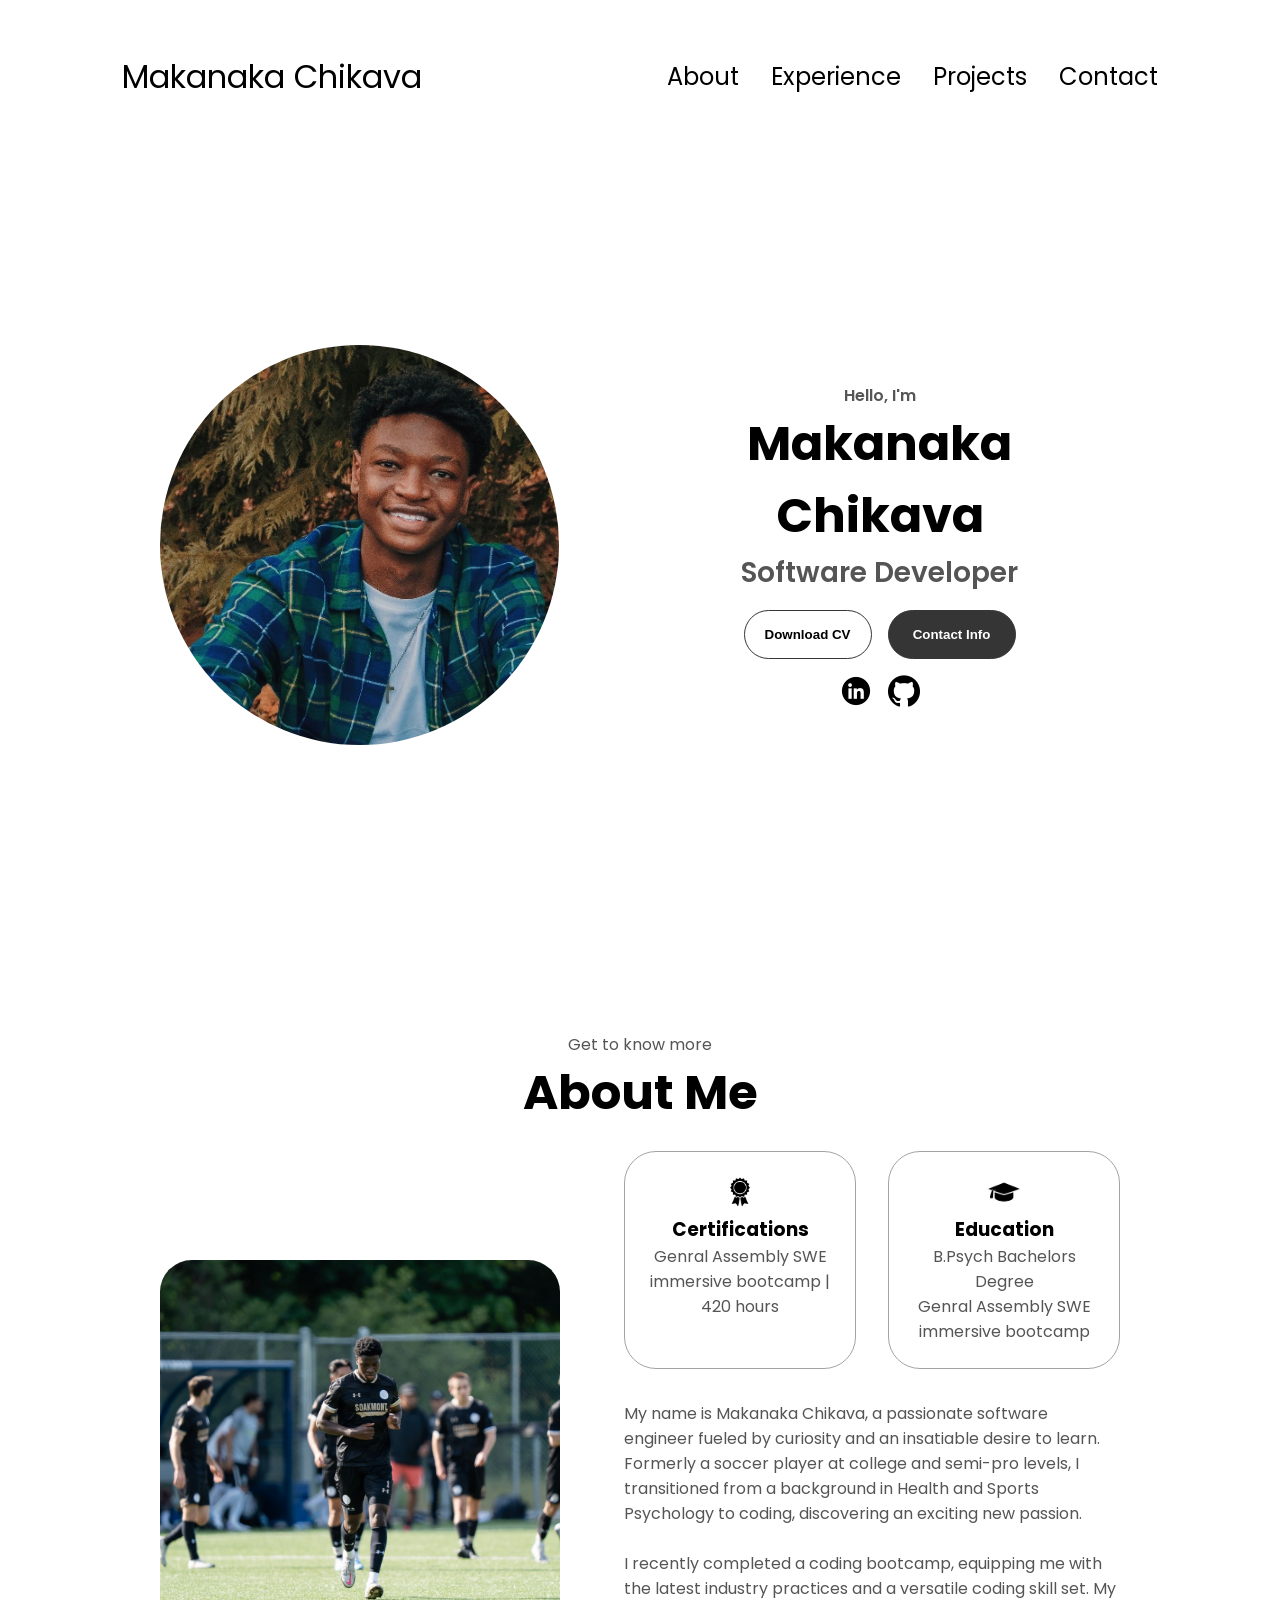
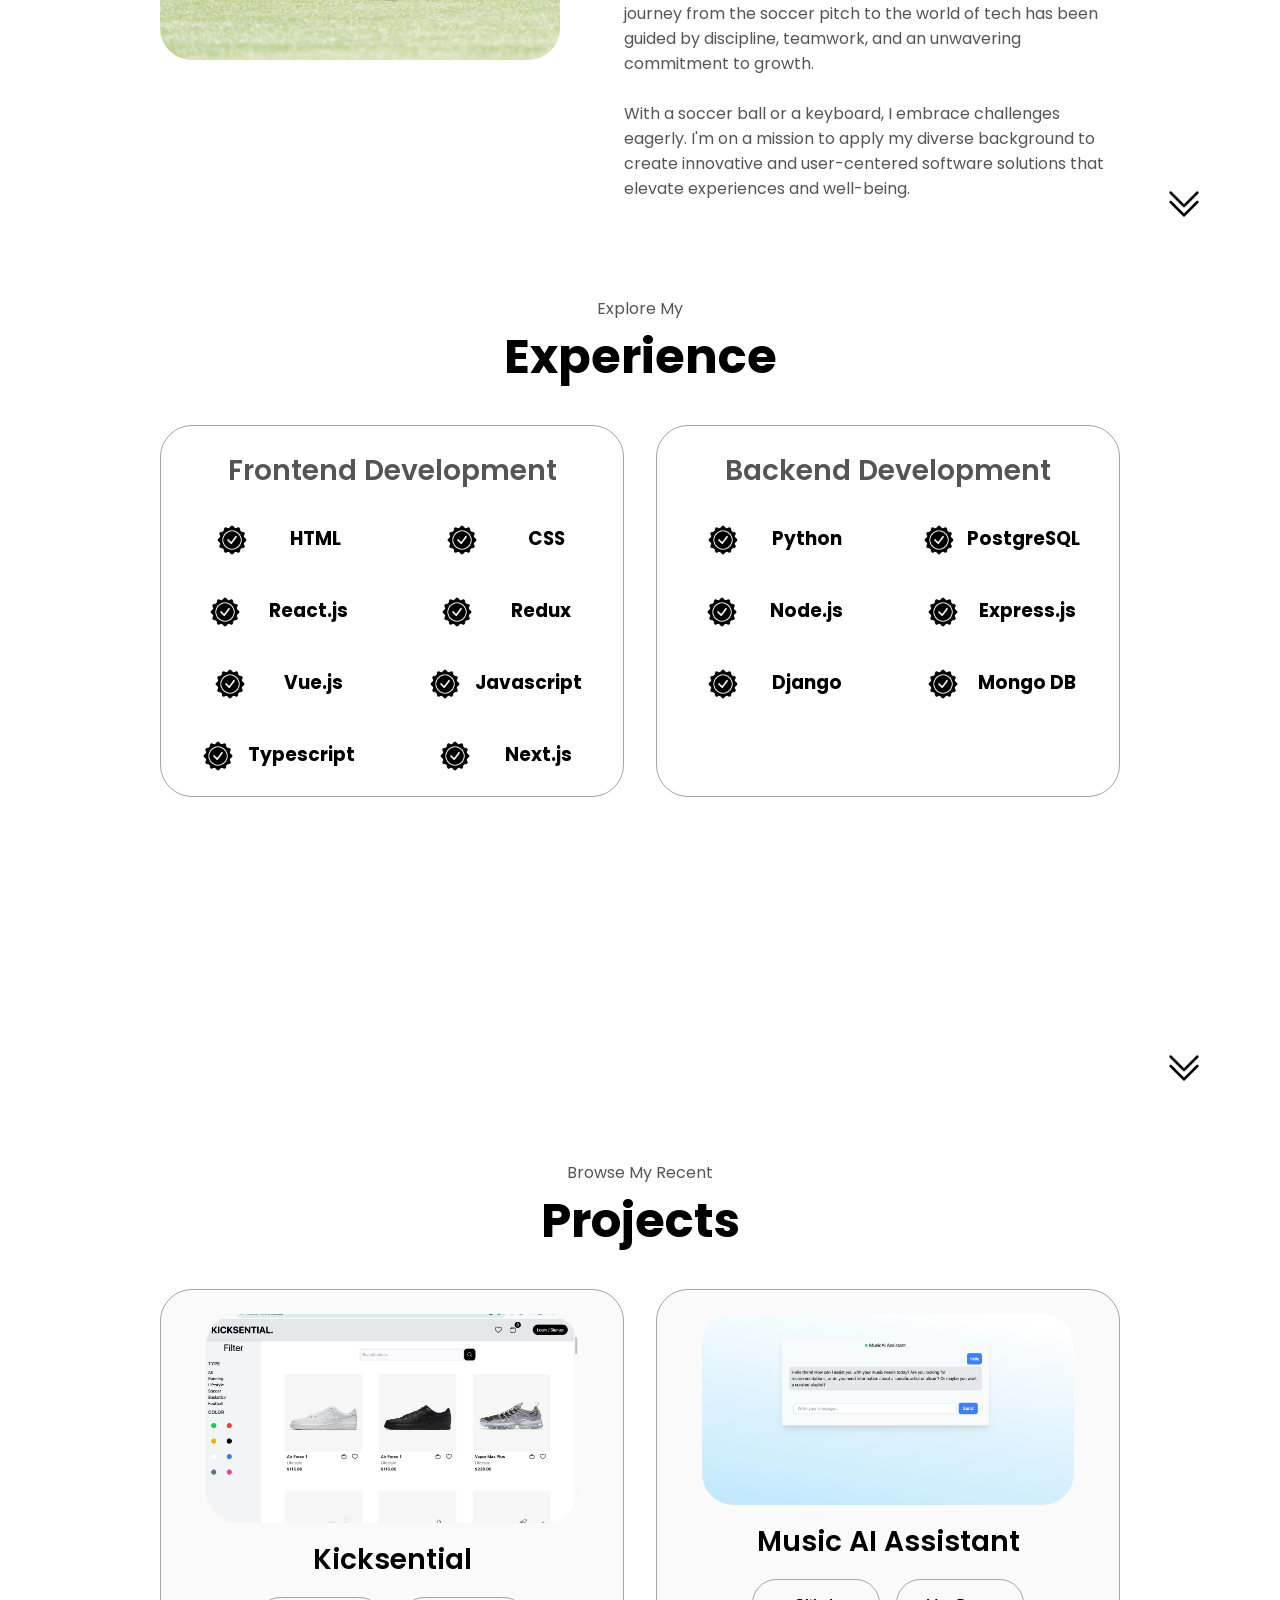
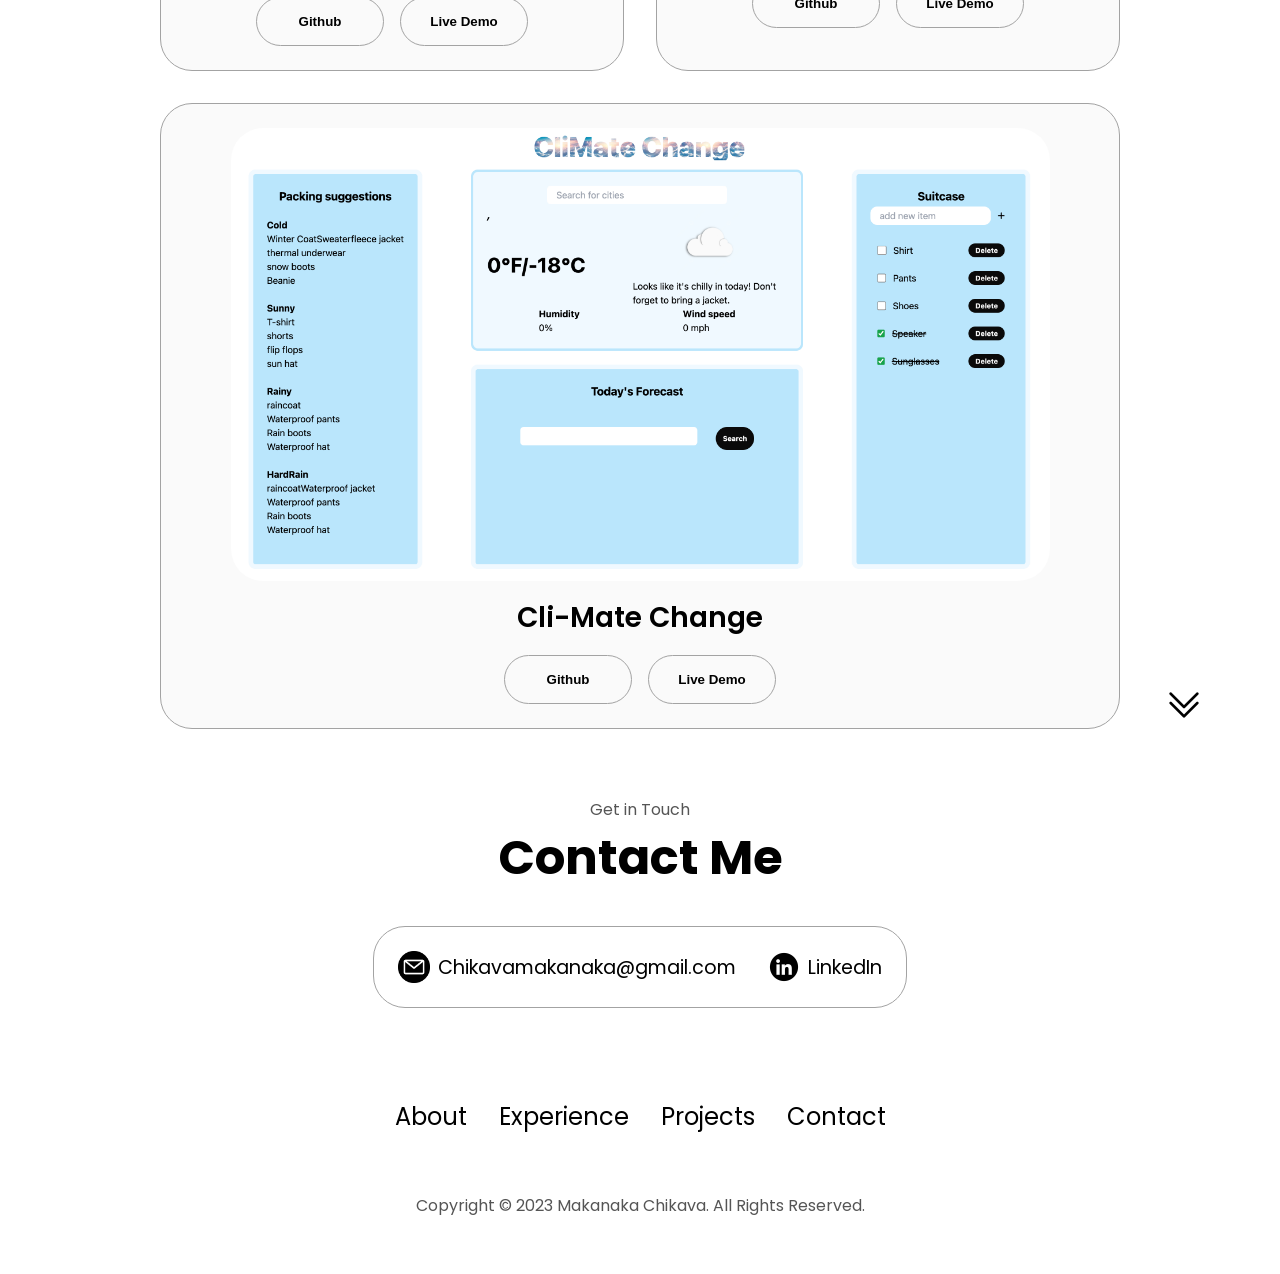
==== index.html @ 088b64eb "resume" ====
<!doctype html>
<html>
<head>
    <meta charset="UTF-8">
    <meta name="viewport" content="width=device-width, initial-scale=1.0">
    <title>Makanaka Chikava Portfolio</title>
    <link rel="icon" type="image/png" href="assets/makapic.jpeg">
    <link rel="stylesheet" href="style.css" />
    <link rel="stylesheet" href="mediaqueries.css" />
    
</head>
<body>
    <nav id="desktop-nav">
        <div class="logo">Makanaka Chikava</div>
        <div>
            <ul class="nav-links">
                <li><a href="#about">About</a></li>
                <li><a href="#experience">Experience</a></li>
                <li><a href="#projects">Projects</a></li>
                <li><a href="#contact">Contact</a></li>
            </ul>
        </div>
    </nav>
    <nav id="hamburger-nav">
        <div class="logo">Makanaka Chikava</div>
        <div class="hamburger-menu">
            <div class="hamburger-icon" onclick="toggleMenu()">
                <span></span>
                <span></span>
                <span></span>
            </div>
            <div class="menu-links">
                <li><a href="#about" onclick="toggleMenu()">About</a></li>
                <li><a href="#experience" onclick="toggleMenu()">Experience</a></li>
                <li><a href="#projects" onclick="toggleMenu()">Projects</a></li>
                <li><a href="#contact" onclick="toggleMenu()">Contact</a></li>
            </div>
        </div>
    </nav> 
    <section id="profile">
        <div class="section__pic-container">
            <img src="./assets/makapic.jpeg" alt="Makanaka Chikava profile picture" class="makapic"/>
        </div>
        <div class="section__text">
            <p class="section__text__p1">Hello, I'm</p>
            <h1 class="title">Makanaka Chikava</h1>
            <p class="section__text__p2">Software Developer</p>
            <div class="btn-container">
                <button class="btn btn-color-2" onclick="window.open('./assets/MakanakaChikava-Resume.pdf')">
                    Download CV
                </button>
                
                <button class="btn btn-color-1" onclick="location.href='./#contact'">
                    Contact Info
                </button>
            </div>
            <div id="socials-container">
                <img 
                src="./assets/linkedIn.png" 
                alt="my linkedin profile" 
                class="icon" 
                onclick="location.href='https://www.linkedin.com/in/makanaka-chikava/'"
                />
                <img 
                src="./assets/github.png" 
                alt="my github profile" 
                class="icon" 
                onclick="location.href='https://github.com/MakaChikava'"
                />
            </div>
        </div>
    </section>
    <section id="about">
        <p class="section__text__p1">Get to know more</p>
        <h1 class="title">About Me</h1>
        <div class="section-container">
            <div class="section__pic-container">
                <img src="./assets/soccer.jpeg"
                    alt="profile-picture" 
                    class="about-pic"
                />
            </div>
            <div class="about-details-container">
                <div class="about-containers">
                    <div class="details-container">
                        <img 
                            src="./assets/experience-icon.jpeg"
                            alt="Certifications-icon"
                            class="icon"
                        />
                        <h3>Certifications</h3>
                        <p>Genral Assembly SWE immersive bootcamp | 420 hours</p>
                    </div>
                    <div class="details-container">
                        <img src="./assets/education-icon.png"
                            alt="Education-icon"
                            class="icon"
                        />
                        <h3>Education</h3>
                        <p>B.Psych Bachelors Degree <br /> Genral Assembly SWE immersive bootcamp</p>
                    </div>
                </div>
                <div class="text-container">
                    <p>
                        My name is Makanaka Chikava, a passionate software engineer fueled by curiosity and an insatiable desire to learn. Formerly a soccer player at college and semi-pro levels, I transitioned from a background in Health and Sports Psychology to coding, discovering an exciting new passion.
                        <br>
                        <br>
                        I recently completed a coding bootcamp, equipping me with the latest industry practices and a versatile coding skill set. My journey from the soccer pitch to the world of tech has been guided by discipline, teamwork, and an unwavering commitment to growth.
                    <br>
                    <br>
                        With a soccer ball or a keyboard, I embrace challenges eagerly. I'm on a mission to apply my diverse background to create innovative and user-centered software solutions that elevate experiences and well-being.
                    </p>
                </div>
            </div>
        </div>
        <img src="./assets/double-arrow-down.png"
        alt="Arrow icon"
        class="icon arrow"
        onclick="location.href='./#experience'"
        />
    </section>
    <section id="experience">
        <p class="section__text__p1">Explore My</p>
        <h1 class="title">Experience</h1>
        <div class="experience-details-container">
            <div class="about-containers">
                <div class="details-container">
                    <h2 class="experience-sub-title">Frontend Development</h2>
                    <div class="article-container">
                        <article>
                            <img src="./assets/tick-badge.png" 
                            alt="Experience-icon"
                            class="icon"
                            />
                            <div>
                                <h3>HTML</h3>
                            </div>
                        </article>
                        <article>
                            <img src="./assets/tick-badge.png" 
                            alt="Experience-icon"
                            class="icon"
                            />
                            <div>
                                <h3>CSS</h3>
                            </div>
                        </article>
                        <article>
                            <img src="./assets/tick-badge.png" 
                            alt="Experience-icon"
                            class="icon"
                            />
                            <div>
                                <h3>React.js</h3>
                            </div>
                        </article>
                        <article>
                            <img src="./assets/tick-badge.png" 
                            alt="Experience-icon"
                            class="icon"
                            />
                            <div>
                                <h3>Redux</h3>
                            </div>
                        </article>
                        <article>
                            <img src="./assets/tick-badge.png" 
                            alt="Experience-icon"
                            class="icon"
                            />
                            <div>
                                <h3>Vue.js</h3>
                            </div>
                        </article>
                        <article>
                            <img src="./assets/tick-badge.png" 
                            alt="Experience-icon"
                            class="icon"
                            />
                            <div>
                                <h3>Javascript</h3>
                            </div>
                        </article>
                        <article>
                            <img src="./assets/tick-badge.png" 
                            alt="Experience-icon"
                            class="icon"
                            />
                            <div>
                                <h3>Typescript</h3>
                            </div>
                        </article>
                        <article>
                            <img src="./assets/tick-badge.png" 
                            alt="Experience-icon"
                            class="icon"
                            />
                            <div>
                                <h3>Next.js</h3>
                            </div>
                        </article>
                    </div>
                </div>
                <div class="details-container">
                    <h2 class="experience-sub-title">Backend Development</h2>
                    <div class="article-container">
                        <article>
                            <img src="./assets/tick-badge.png" 
                            alt="Experience-icon"
                            class="icon"
                            />
                            <div>
                                <h3>Python</h3>
                            </div>
                        </article>
                        <article>
                            <img src="./assets/tick-badge.png" 
                            alt="Experience-icon"
                            class="icon"
                            />
                            <div>
                                <h3>PostgreSQL</h3>
                            </div>
                        </article>
                        <article>
                            <img src="./assets/tick-badge.png" 
                            alt="Experience-icon"
                            class="icon"
                            />
                            <div>
                                <h3>Node.js</h3>
                            </div>
                        </article>
                        <article>
                            <img src="./assets/tick-badge.png" 
                            alt="Experience-icon"
                            class="icon"
                            />
                            <div>
                                <h3>Express.js</h3>
                            </div>
                        </article>
                        <article>
                            <img src="./assets/tick-badge.png" 
                            alt="Experience-icon"
                            class="icon"
                            />
                            <div>
                                <h3>Django</h3>
                            </div>
                        </article>
                        <article>
                            <img src="./assets/tick-badge.png" 
                            alt="Experience-icon"
                            class="icon"
                            />
                            <div>
                                <h3>Mongo DB</h3>
                            </div>
                        </article>
                    </div>
                </div>
            </div>
        </div>
        <img 
        src="./assets//double-arrow-down.png" 
        alt="Arrow icon"
        class="icon arrow"
        onclick="location.href='./#projects'"
        />
    </section>
    <section id="projects">
        <p class="section__text__p1">Browse My Recent</p>
        <h1 class="title">Projects</h1>
        <div class="experience-details-container">
            <div class="about-containers">
                <div class="details-container color-container">
                    <div class="article-container">
                        <img 
                        src="./assets/kicksential.png" 
                        alt="project1"
                        class="project-img"
                        />
                    </div>
                    <h2 class="experience-sub-title project-title">Kicksential</h2>
                    <div class="btn-container">
                        <button 
                        class="btn btn-color-2 project-btn" 
                        onclick="location.href='https://github.com/MakaChikava/E-commerce'"
                        >
                            Github
                        </button>
                        <button 
                        class="btn btn-color-2 project-btn" 
                        onclick="location.href='https://Kicksential.vercel.app'"
                        >
                            Live Demo
                        </button>
                    </div>
            </div>
            <div class="details-container color-container">
                <div class="article-container">
                    <img 
                    src="./assets/MusicAI-Assistant1.png" 
                    alt="project1"
                    class="project-img"
                    />
                </div>
                <h2 class="experience-sub-title project-title">Music AI Assistant</h2>
                <div class="btn-container">
                    <button 
                    class="btn btn-color-2 project-btn" 
                    onclick="location.href='https://github.com/MakaChikava/musicAI_assistant'"
                    >
                        Github
                    </button>
                    <button 
                    class="btn btn-color-2 project-btn" 
                    onclick="location.href='https://music-assistant.vercel.app'"
                    >
                        Live Demo
                    </button>
                </div>
        </div>
            <div class="details-container color-container">
                    <div class="article-container">
                        <img 
                        src="./assets/climatChange.png" 
                        alt="project3"
                        class="project-img"
                        />
                    </div>
                    <h2 class="experience-sub-title project-title">Cli-Mate Change</h2>
                    <div class="btn-container">
                        <button 
                        class="btn btn-color-2 project-btn" 
                        onclick="location.href='https://github.com/MakaChikava/travel_frontend'"
                        >
                            Github
                        </button>
                        <button 
                        class="btn btn-color-2 project-btn" 
                        onclick="location.href='https://climatechange-navy.vercel.app/'"
                        >
                            Live Demo
                        </button>
                    </div>
            </div>
        </div>
    </div>
        <img 
        src="./assets/double-arrow-down.png" 
        alt="Arrow Icon"
        class="icon arrow"
        onclick="location.href='./#contact'">
    </section>
    <section id="contact">
        <p class="section__text__p1">Get in Touch</p>
        <h1 class="title">Contact Me</h1>
        <div class="contact-info-upper-container">
            <div class="contact-info-container">
                <img 
                src="./assets/email-icon.png" 
                alt="Email-icon"
                class="icon contact-icon email-icon"
                />
                <p><a href="mailto:chikavamakanaka@gmail.com">Chikavamakanaka@gmail.com</a></p>
            </div>
            <div class="contact-info-container">
                <img 
                src="./assets/linkedIn.png" 
                alt="linkedIn-icon"
                class="icon contact-icon"
                />
                <p><a href="https://www.linkedin.com/in/makanaka-chikava/">LinkedIn</a></p>
            </div>
        </div>
    </section>
    <footer>
        <nav>
            <div class="nav-links-container">
                <ul class="nav-links">
                    <li><a href="#about">About</a></li>
                    <li><a href="#experience">Experience</a></li>
                    <li><a href="#projects">Projects</a></li>
                    <li><a href="#contact">Contact</a></li>
                </ul>
            </div>
        </nav>
        <p>Copyright &#169; 2023 Makanaka Chikava. All Rights Reserved.</p>
    </footer>
    <script src="script.js"></script>
</body>
</html>
---- style.css ----
/* GENERAL */

@import url('https://fonts.googleapis.com/css2?family=Poppins:wght@300;400;500;600&display=swap');


* {
    margin: 0;
    padding: 0;
}

body {
    font-family: 'Poppins', sans-serif;
}

html{
    scroll-behavior: smooth;
}

p{
    color: rgb(85, 85, 85);
}

/* TRANSITION */

a, .btn{
    transition: all 300ms ease;
}

/* DESKTOP NAVIGATION */

nav, .nav-links{
    display: flex;
}

nav {
    justify-content: space-around;
    align-items: center;
    height: 17vh;
}

.nav-links{
    gap: 2rem;
    list-style: none;
    font-size: 1.5rem;
}

a{
    color: black;
    text-decoration: none;
    text-decoration-color: white;

}

a:hover{
    color: grey;
    text-decoration: underline;
    text-underline-offset:1rem;
    text-decoration-color: rgb(181, 181, 181);
}

.logo{
    font-size: 2rem;
}
.logo:hover{
    cursor: default;
}

/* HAMBURGER MENU */
#hamburger-nav{
    display: none;
}
.hamburger-menu{
    position: relative;
    display: inline-block;
}
.hamburger-icon{
    display: flex;
    flex-direction: column;
    justify-content: space-between;
    height: 24px;
    width: 30px;
    cursor: pointer;
}

.hamburger-icon span{
    width: 100%;
    height: 2px;
    background-color: black;
    transition: all 0.3 ease-in-out;
}

.menu-links{
    position: absolute;
    top: 100%;
    right: 0;
    background-color: white;
    width: fit-content;
    max-height: 0;
    overflow: hidden;
    transition: all 0.3 ease-in-out;
}

.menu-links a{
    display: block;
    padding: 10px;
    text-align: center;
    font-size: 1.5rem;
    color: black;
    text-decoration: none;
    transition: all 0.3 ease-in-out;
}

.menu-links li{
    list-style: none;
}

.menu-links.open{
    max-height: 300px;
}

.hamburger-icon.open span:first-child{
    transform: rotate(45deg) translate(10px, 5px);
}

.hamburger-icon.open span:nth-child(2){
    opacity: 0;
}

.hamburger-icon.open span:last-child{
    transform: rotate(-45deg) translate(10px, -5px);
}

.hamburger-icon span :first-child{
    transform: none;
}

.hamburger-icon span :first-child{
    opacity: 1;
}

.hamburger-icon span :first-child{
    transform: none;
}

/* SECTIONS */

section{
    padding-top: 4vh;
    height: 96vh;
    margin: 0 10rem;
    box-sizing: border-box;
    min-height: fit-content;
}

.section-container{
    display: flex;
}

/* PROFILE SECTION */

#profile{
    display: flex;
    justify-content: center;
    gap: 5rem;
    height: 80vh;
}

.section__pic-container{
    display: flex;
    height: 400px;
    width: 400px;
    margin: auto 0;

}

.makapic{
    border-radius: 50%;
}

.section__text{
    align-self: center;
    text-align: center;

}

.section__text p{
    font-weight: 600;

}

.section__text__p1{
    text-align: center;

}

.section__text__p2{
    font-size: 1.75rem;
    margin-bottom: 1rem;
}

.title{
    font-size: 3rem;
    text-align: center;
}

#socials-container {
    display: flex;
    justify-content: center;
    margin-top: 1rem;
    gap: 1rem;
}

/* icons */

.icon{
    cursor: pointer;
    height: 2rem;
}

/* buttons */

.btn-container {
    display: flex;
    justify-content: center;
    gap: 1rem;
}

.btn{
    font-weight: 600;
    transition: all 300ms ease;
    padding: 1rem;
    width: 8rem;
    border-radius: 2rem;
}

.btn-color-1, .btn-color-2{
    border: rgb(53, 53, 53) 0.1rem solid;
}

.btn-color-1:hover,
.btn-color-2:hover{
    cursor: pointer;
}

.btn-color-1,
.btn-color-2:hover{
    background: rgb(53, 53, 53);
    color: white;
}

.btn-color-1:hover{
    background: rgb(0, 0, 0);
}

.btn-color-2{
    background: none;
}

.btn-color-2:hover{
    border: rgb(255, 255, 255);

}

.btn-container{
    gap: 1remn;
}

/* ABOUT SECTION */

#about{
    position: relative;
}

.about-containers{
    gap: 2rem;
    margin-bottom: 2rem;
    margin-top: 2rem;
}

.about-details-container{
    justify-content: center;
    flex-direction: column;
}

.about-containers,
.about-details-container{
    display: flex;
}

.about-pic{
    border-radius: 2rem;

}

.arrow{
    position: absolute;
    right: -5rem;
    bottom: 2.5rem;
}

.details-container {
    padding: 1.5rem;
    flex: 1;
    background: white;
    border-radius: 2rem;
    border: rgb(53, 53, 53) 0.1rem solid;
    border-color: rgb(163, 163, 163);
    text-align: center;
}

.section-container{
    gap: 4rem;
    height: 80%;
}

.section__pic-container{
    height: 400px;
    width: 400px;
    margin: auto 0;
}

/* EXPERIENCE */

#experience{
    position: relative;
}

.experience-sub-title{
    color: rgb(85, 85, 85);
    font-weight: 600;
    font-size: 1.75rem;
    margin-bottom: 2rem;
}

.experience-details-container{
    display: flex;
    justify-content: center;
    flex-direction: column;
}

.article-container{
    display: flex;
    text-align: initial;
    flex-wrap: wrap;
    flex-direction: row;
    gap: 2.5rem;
    justify-content: space-around;
}

article{
    display: flex;
    width: 10rem;
    justify-content: space-around;
    gap: 0.5rem;
}

article .icon{
    cursor: default;
}

/* PROJECTS */

#projects{
    position: relative;
}

.color-container{
    border-color: rgb(163, 163, 163);
    background: rgb(250, 250, 250);
}

.project-img{
    border-radius: 2rem;
    width: 90%;
    height: 90%;
}

.project-title{
    margin: 1rem;
    color: black;
}

.project-btn{
    color: black;
    border-color: rgb(163, 163, 163);
}

/* CONTACT */

#contact{
    display: flex;
    justify-content: center;
    flex-direction: column;
    height: 70vh;
}

.contact-info-upper-container{
    display: flex;
    justify-content: center;
    border-radius: 2rem;
    border: rgb(53, 53, 53) 0.1rem solid;
    border-color: rgb(163, 163, 163);
    background: (250, 250, 250);
    margin: 2rem auto;
    padding: 0.5rem;
}

.contact-info-container{
    display: flex;
    align-items: center;
    justify-content: center;
    gap: 0.5rem;
    margin: 1rem;
}

.contact-info-container p{
    font-size: larger;
}

.contact-icon{
    cursor: default;
    height: 2rem;
}

/* FOOTER */
footer{
    height: 26vh;
    margin: 0 1rem;
}

footer p{
    text-align: center;
}

/* QUERIES */
---- mediaqueries.css ----
@media screen and (max-width: 1400px) {
#profile {
    height: 83vh;
    margin-bottom: 6rem;
}
.about-containers {
    flex-wrap: wrap;
}
#contact,
#projects {
    height: fit-content;
}
}

@media screen and (max-width: 1200px) {
#desktop-nav {
    display: none;
}
#hamburger-nav {
    display: flex;
}
#experience,
.experience-details-container {
    margin-top: 2rem;
}
#profile,
.section-container {
    display: block;
}
.arrow {
    display: none;
}
section,
.section-container {
    height: fit-content;
}
section {
    margin: 0 5%;
}
.section__pic-container {
    width: 275px;
    height: 275px;
    margin: 0 auto 2rem;
}
.about-containers {
    margin-top: 0;
}
}

@media screen and (max-width: 600px) {
#contact,
footer {
    height: 40vh;
}
#profile {
    height: 83vh;
    margin-bottom: 0;
}
article {
    font-size: 1rem;
}
footer nav {
    height: fit-content;
    margin-bottom: 2rem;
}
.about-containers,
.contact-info-upper-container,
.btn-container {
    flex-wrap: wrap;
}
.contact-info-container {
    margin: 0;
}
.contact-info-container p,
.nav-links li a {
    font-size: 1rem;
}
.experience-sub-title {
    font-size: 1.25rem;
}
.logo {
    font-size: 1.5rem;
}
.nav-links {
    flex-direction: column;
    gap: 0.5rem;
    text-align: center;
}
.section__pic-container {
    width: auto;
    height: 46vw;
    justify-content: center;
}
.section__text__p2 {
    font-size: 1.25rem;
}
.title {
    font-size: 2rem;
}
.text-container {
    text-align: justify;
}
}
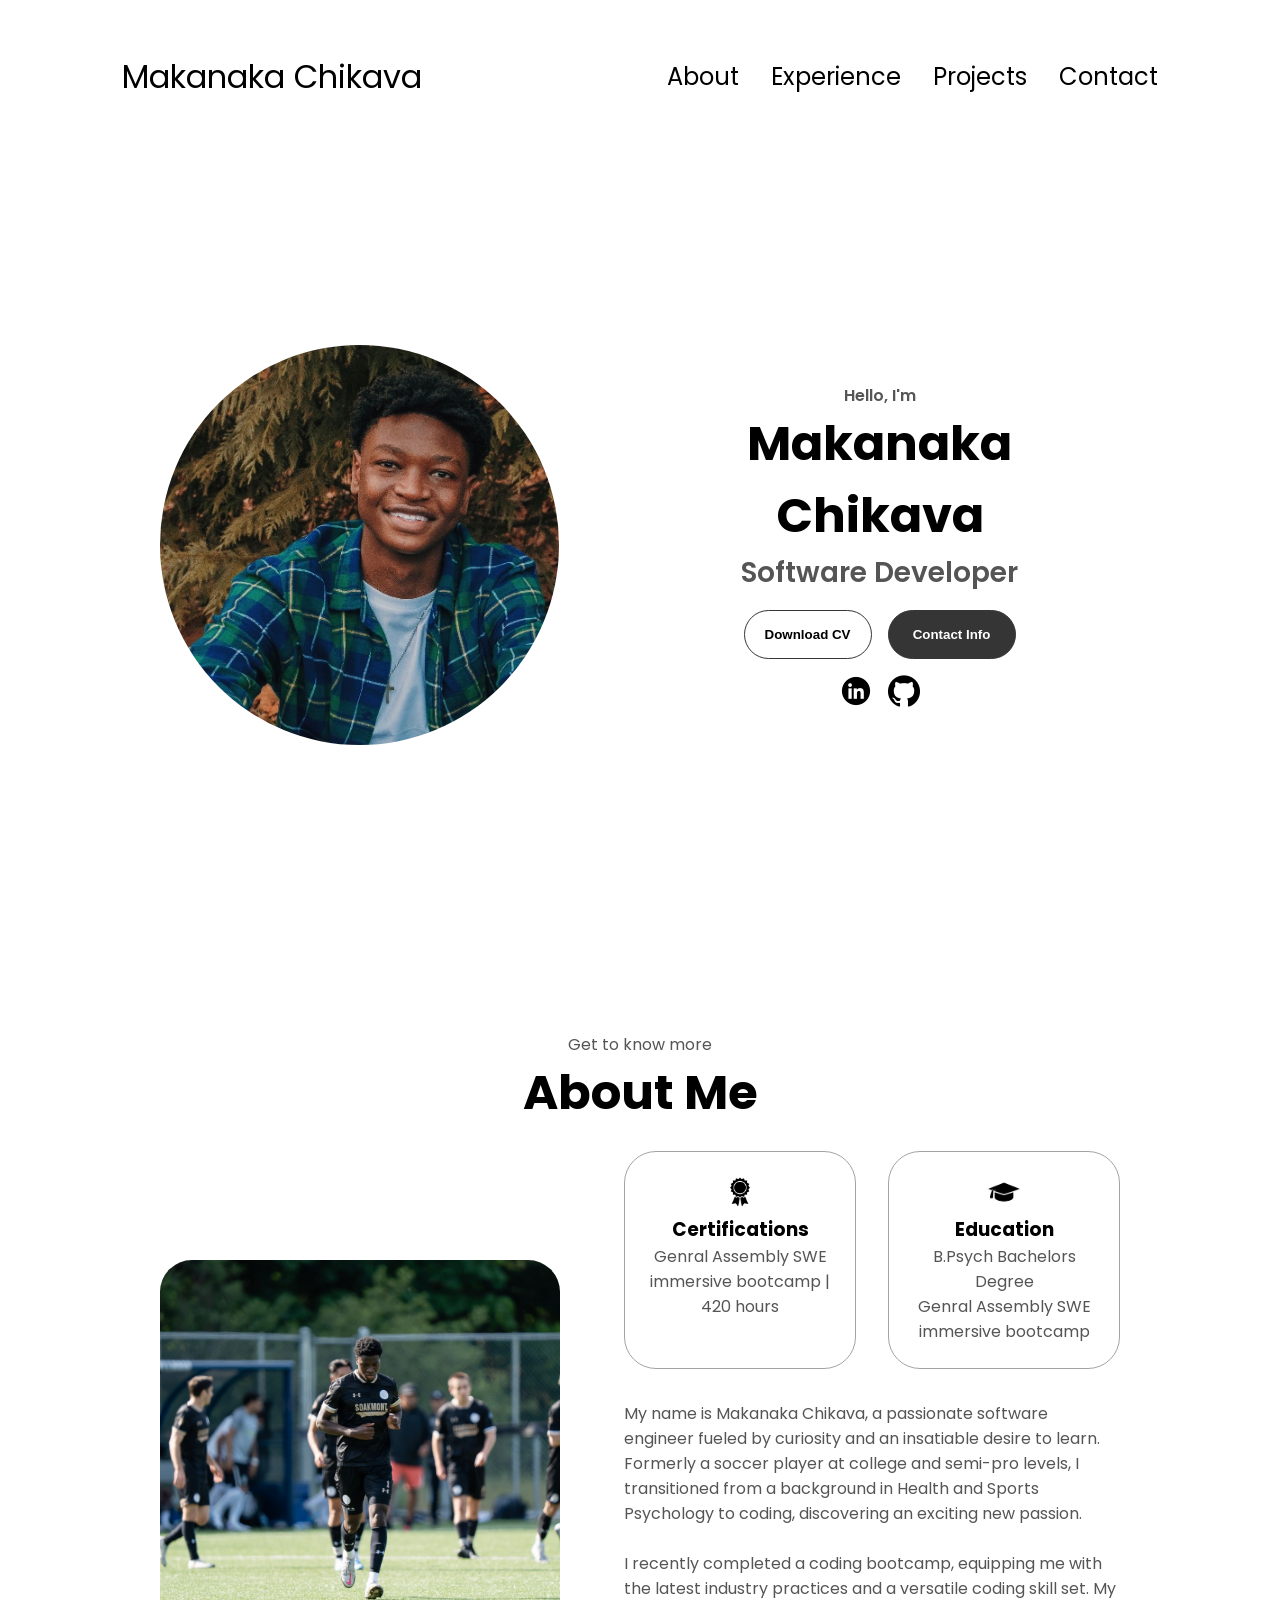
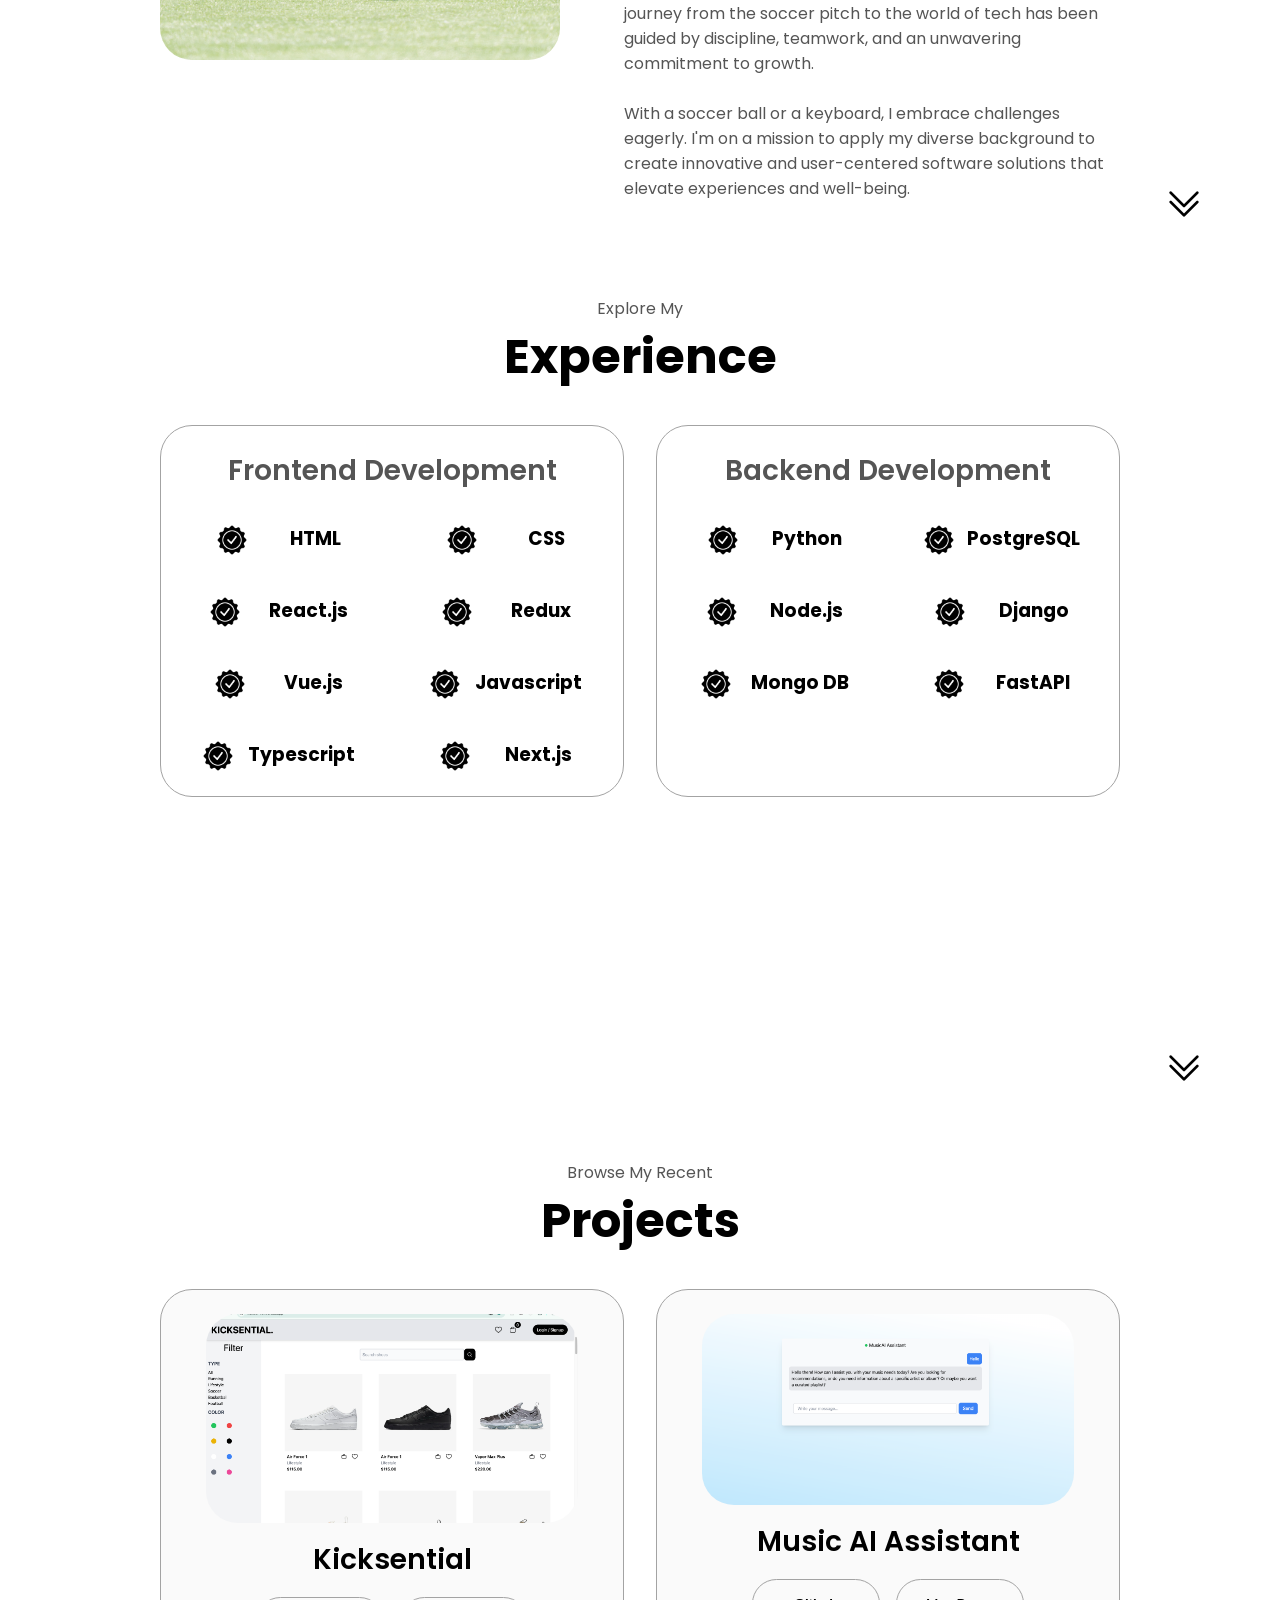
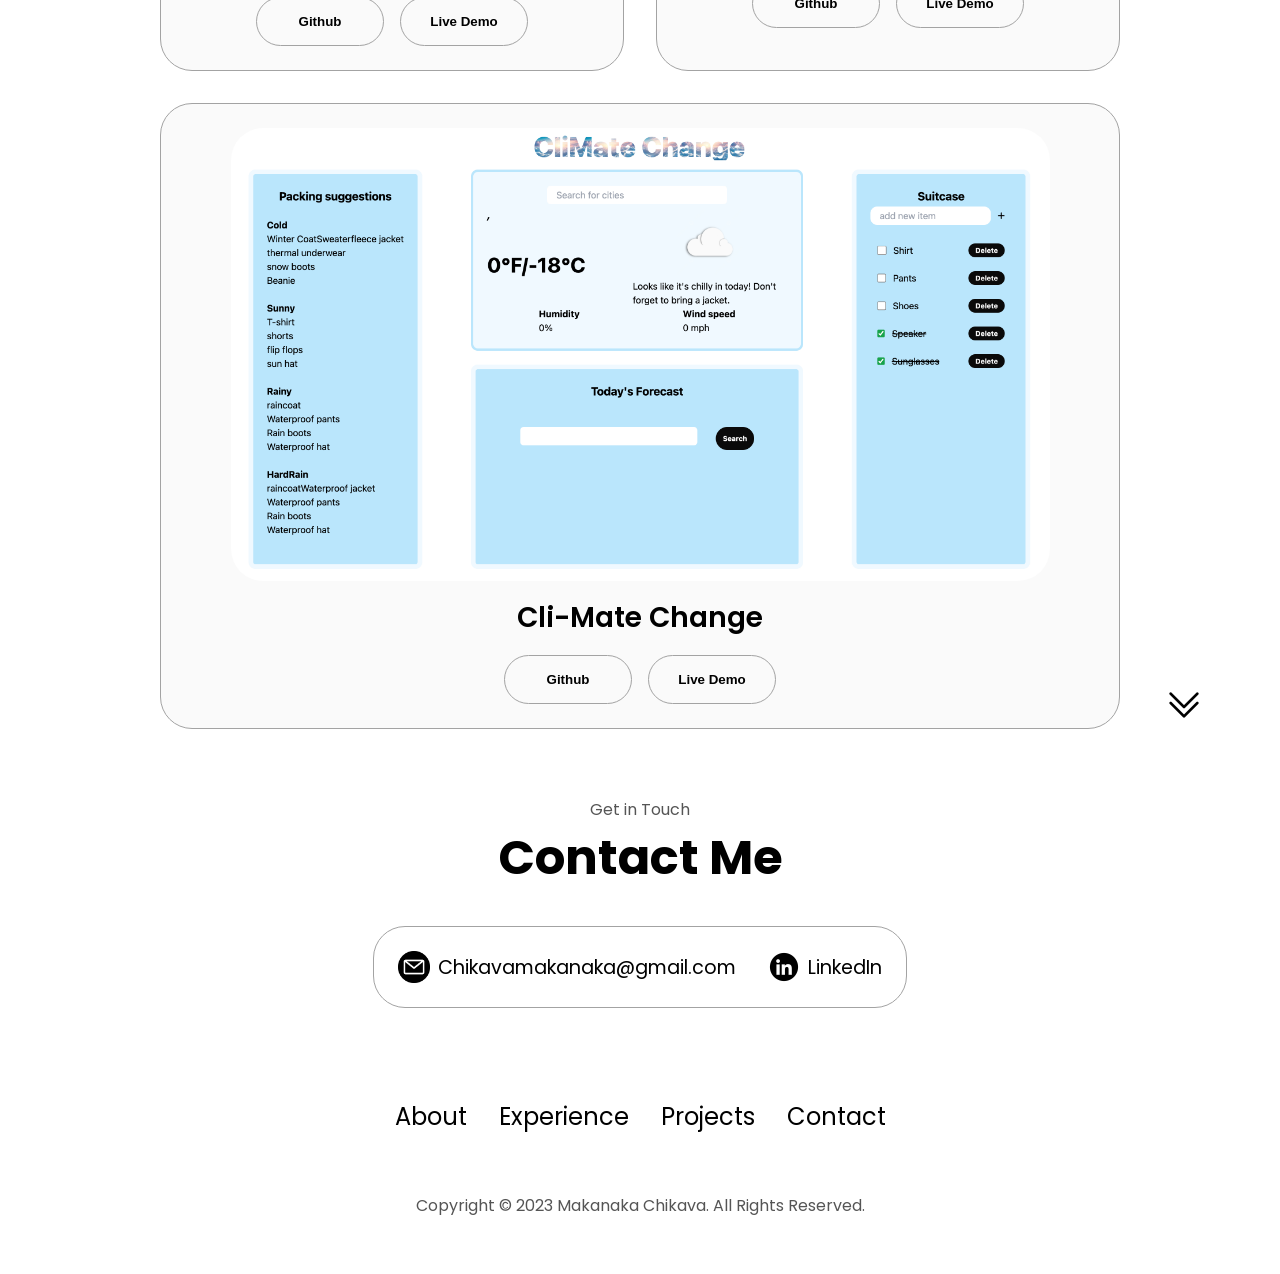
==== commit f43cdf0b: "experience" ====
--- a/index.html
+++ b/index.html
@@ -46,10 +46,9 @@
             <h1 class="title">Makanaka Chikava</h1>
             <p class="section__text__p2">Software Developer</p>
             <div class="btn-container">
-                <button class="btn btn-color-2" onclick="window.open('./assets/MakanakaChikava-Resume.pdf')">
+                <button class="btn btn-color-2" onclick="window.open('./assets/MakanakaChikava-Resume-FSD.pdf')">
                     Download CV
                 </button>
-                
                 <button class="btn btn-color-1" onclick="location.href='./#contact'">
                     Contact Info
                 </button>
@@ -237,15 +236,6 @@
                             class="icon"
                             />
                             <div>
-                                <h3>Express.js</h3>
-                            </div>
-                        </article>
-                        <article>
-                            <img src="./assets/tick-badge.png" 
-                            alt="Experience-icon"
-                            class="icon"
-                            />
-                            <div>
                                 <h3>Django</h3>
                             </div>
                         </article>
@@ -256,6 +246,15 @@
                             />
                             <div>
                                 <h3>Mongo DB</h3>
+                            </div>
+                        </article>
+                        <article>
+                            <img src="./assets/tick-badge.png" 
+                            alt="Experience-icon"
+                            class="icon"
+                            />
+                            <div>
+                                <h3>FastAPI</h3>
                             </div>
                         </article>
                     </div>
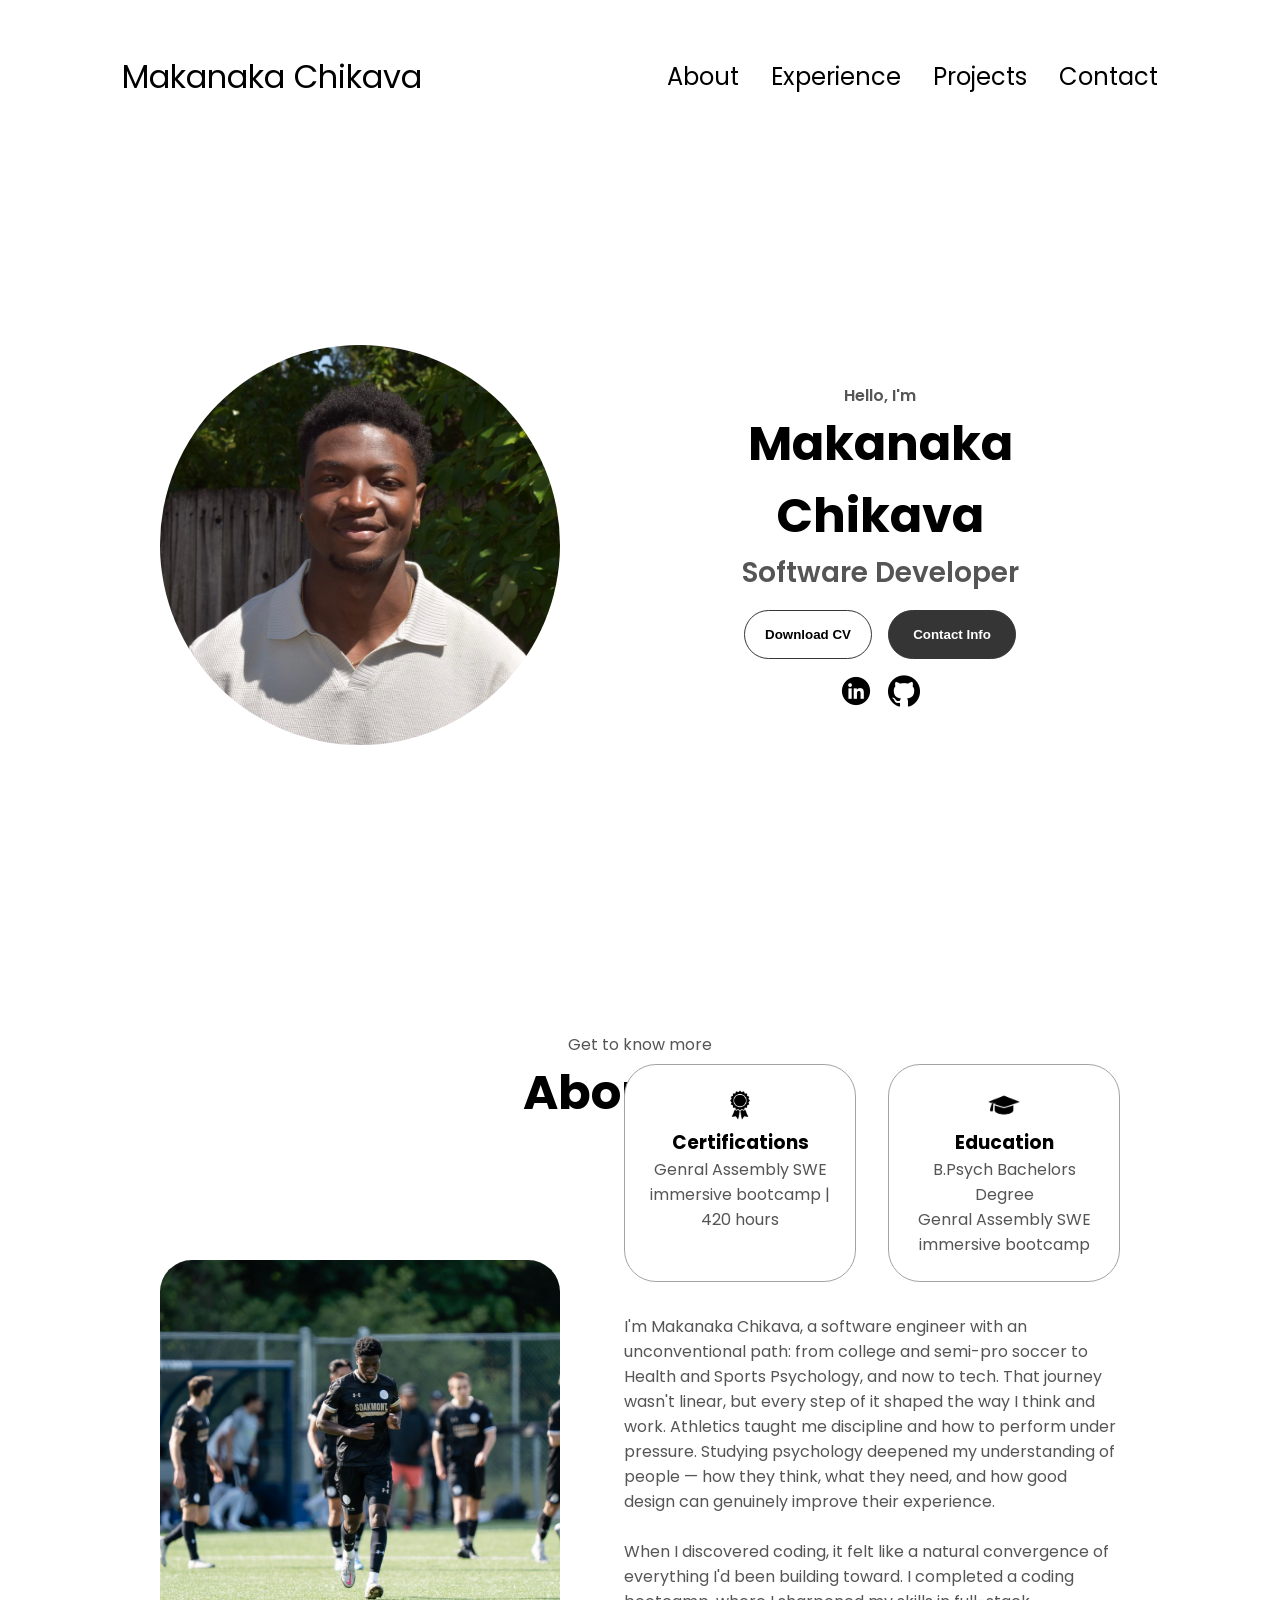
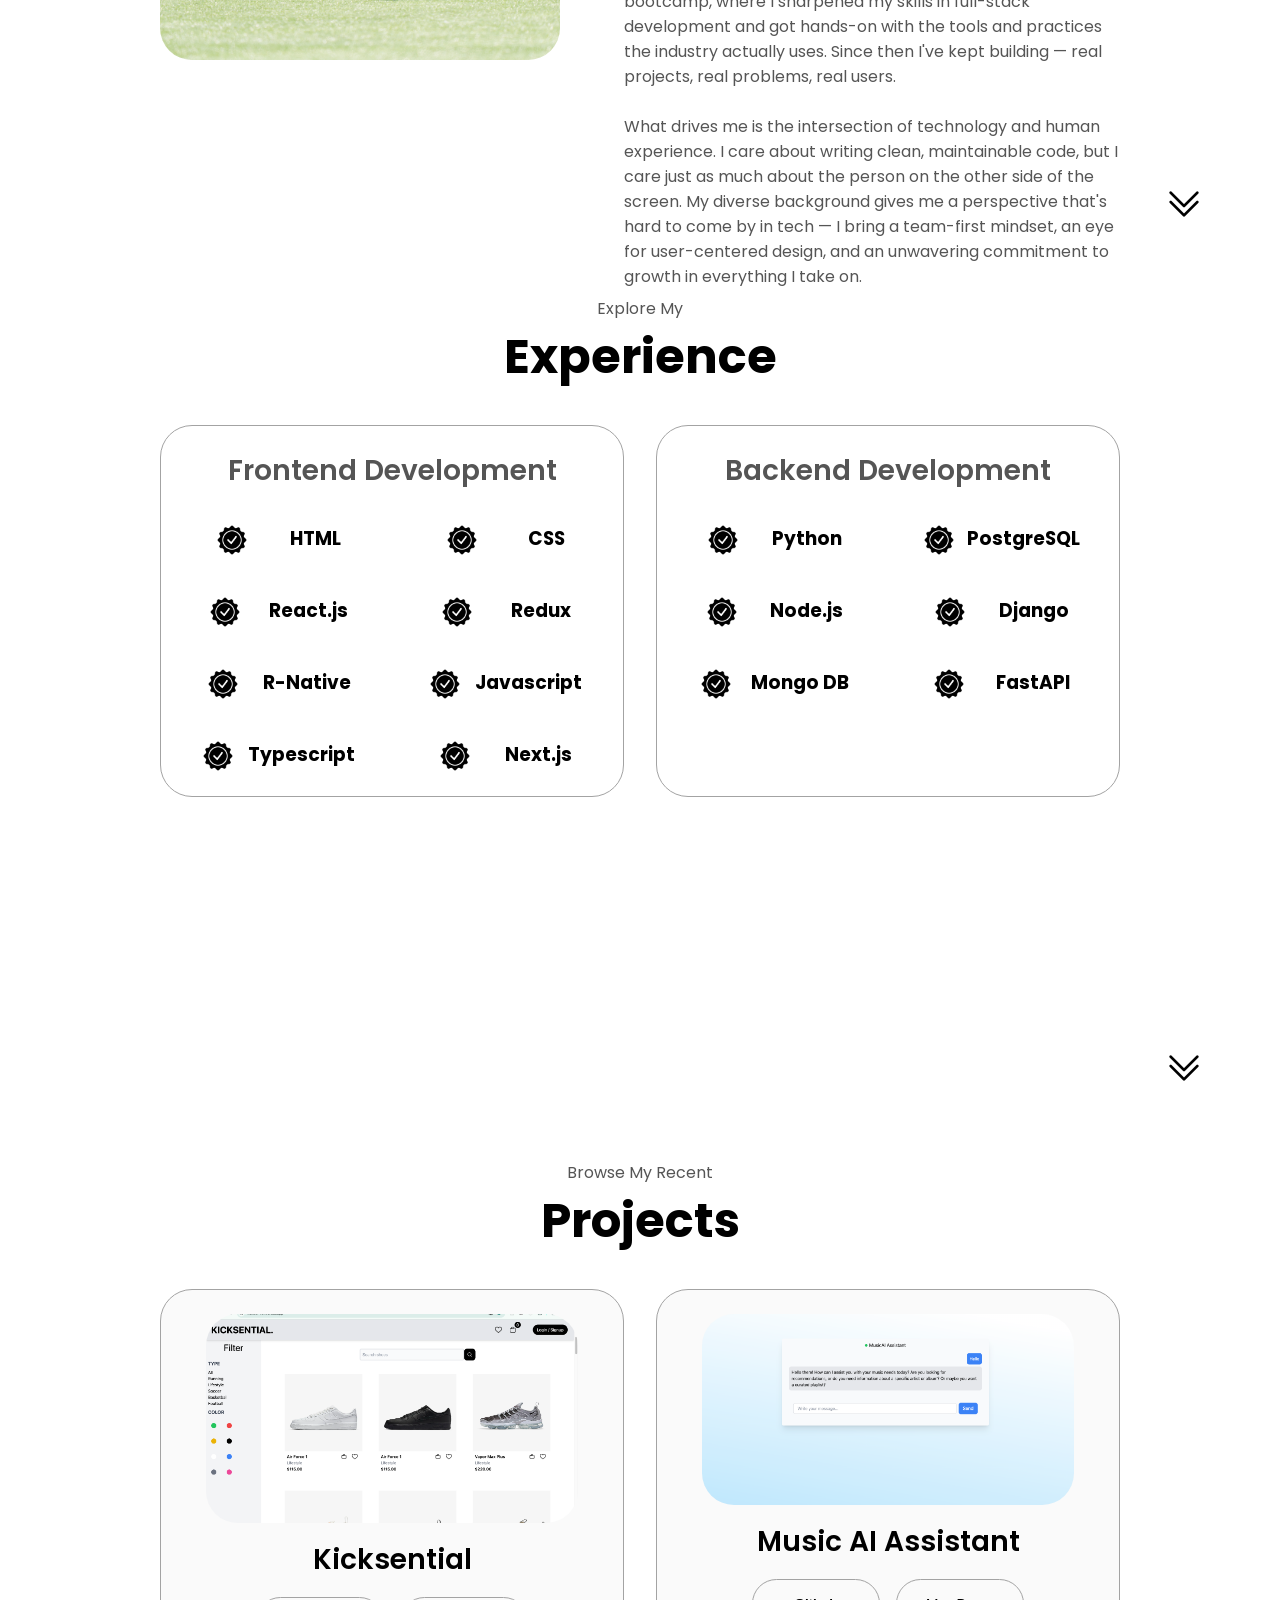
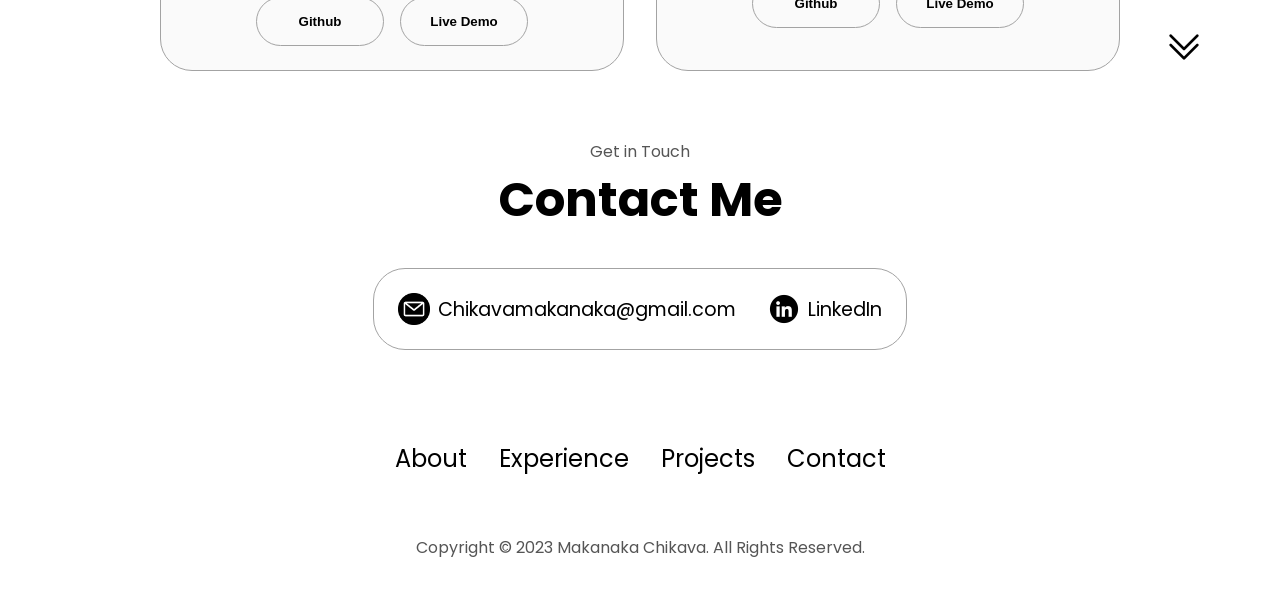
==== commit 46c0edf9: "resume, profile pic, projects, intro bio" ====
--- a/index.html
+++ b/index.html
@@ -46,7 +46,7 @@
             <h1 class="title">Makanaka Chikava</h1>
             <p class="section__text__p2">Software Developer</p>
             <div class="btn-container">
-                <button class="btn btn-color-2" onclick="window.open('./assets/MakanakaChikava-Resume-FSD.pdf')">
+                <button class="btn btn-color-2" onclick="window.open('./assets/MakanakaChikava-Resume-v7.pdf')">
                     Download CV
                 </button>
                 <button class="btn btn-color-1" onclick="location.href='./#contact'">
@@ -101,13 +101,14 @@
                 </div>
                 <div class="text-container">
                     <p>
-                        My name is Makanaka Chikava, a passionate software engineer fueled by curiosity and an insatiable desire to learn. Formerly a soccer player at college and semi-pro levels, I transitioned from a background in Health and Sports Psychology to coding, discovering an exciting new passion.
+                        I'm Makanaka Chikava, a software engineer with an unconventional path: from college and semi-pro soccer to Health and Sports Psychology, and now to tech. That journey wasn't linear, but every step of it shaped the way I think and work. Athletics taught me discipline and how to perform under pressure. Studying psychology deepened my understanding of people — how they think, what they need, and how good design can genuinely improve their experience.
                         <br>
                         <br>
-                        I recently completed a coding bootcamp, equipping me with the latest industry practices and a versatile coding skill set. My journey from the soccer pitch to the world of tech has been guided by discipline, teamwork, and an unwavering commitment to growth.
-                    <br>
-                    <br>
-                        With a soccer ball or a keyboard, I embrace challenges eagerly. I'm on a mission to apply my diverse background to create innovative and user-centered software solutions that elevate experiences and well-being.
+                        When I discovered coding, it felt like a natural convergence of everything I'd been building toward. I completed a coding bootcamp, where I sharpened my skills in full-stack development and got hands-on with the tools and practices the industry actually uses. Since then I've kept building — real projects, real problems, real users.
+                        <br>
+                        <br>
+                        What drives me is the intersection of technology and human experience. I care about writing clean, maintainable code, but I care just as much about the person on the other side of the screen. My diverse background gives me a perspective that's hard to come by in tech — I bring a team-first mindset, an eye for user-centered design, and an unwavering commitment to growth in everything I take on.
+
                     </p>
                 </div>
             </div>
@@ -168,7 +169,7 @@
                             class="icon"
                             />
                             <div>
-                                <h3>Vue.js</h3>
+                                <h3>R-Native</h3>
                             </div>
                         </article>
                         <article>
@@ -321,7 +322,7 @@
                     </button>
                 </div>
         </div>
-            <div class="details-container color-container">
+            <!-- <div class="details-container color-container">
                     <div class="article-container">
                         <img 
                         src="./assets/climatChange.png" 
@@ -344,7 +345,7 @@
                             Live Demo
                         </button>
                     </div>
-            </div>
+            </div> -->
         </div>
     </div>
         <img 
--- a/style.css
+++ b/style.css
@@ -218,13 +218,11 @@
 }
 
 /* buttons */
-
 .btn-container {
     display: flex;
     justify-content: center;
     gap: 1rem;
 }
-
 .btn{
     font-weight: 600;
     transition: all 300ms ease;
@@ -232,11 +230,9 @@
     width: 8rem;
     border-radius: 2rem;
 }
-
 .btn-color-1, .btn-color-2{
     border: rgb(53, 53, 53) 0.1rem solid;
 }
-
 .btn-color-1:hover,
 .btn-color-2:hover{
     cursor: pointer;
@@ -258,7 +254,6 @@
 
 .btn-color-2:hover{
     border: rgb(255, 255, 255);
-
 }
 
 .btn-container{
